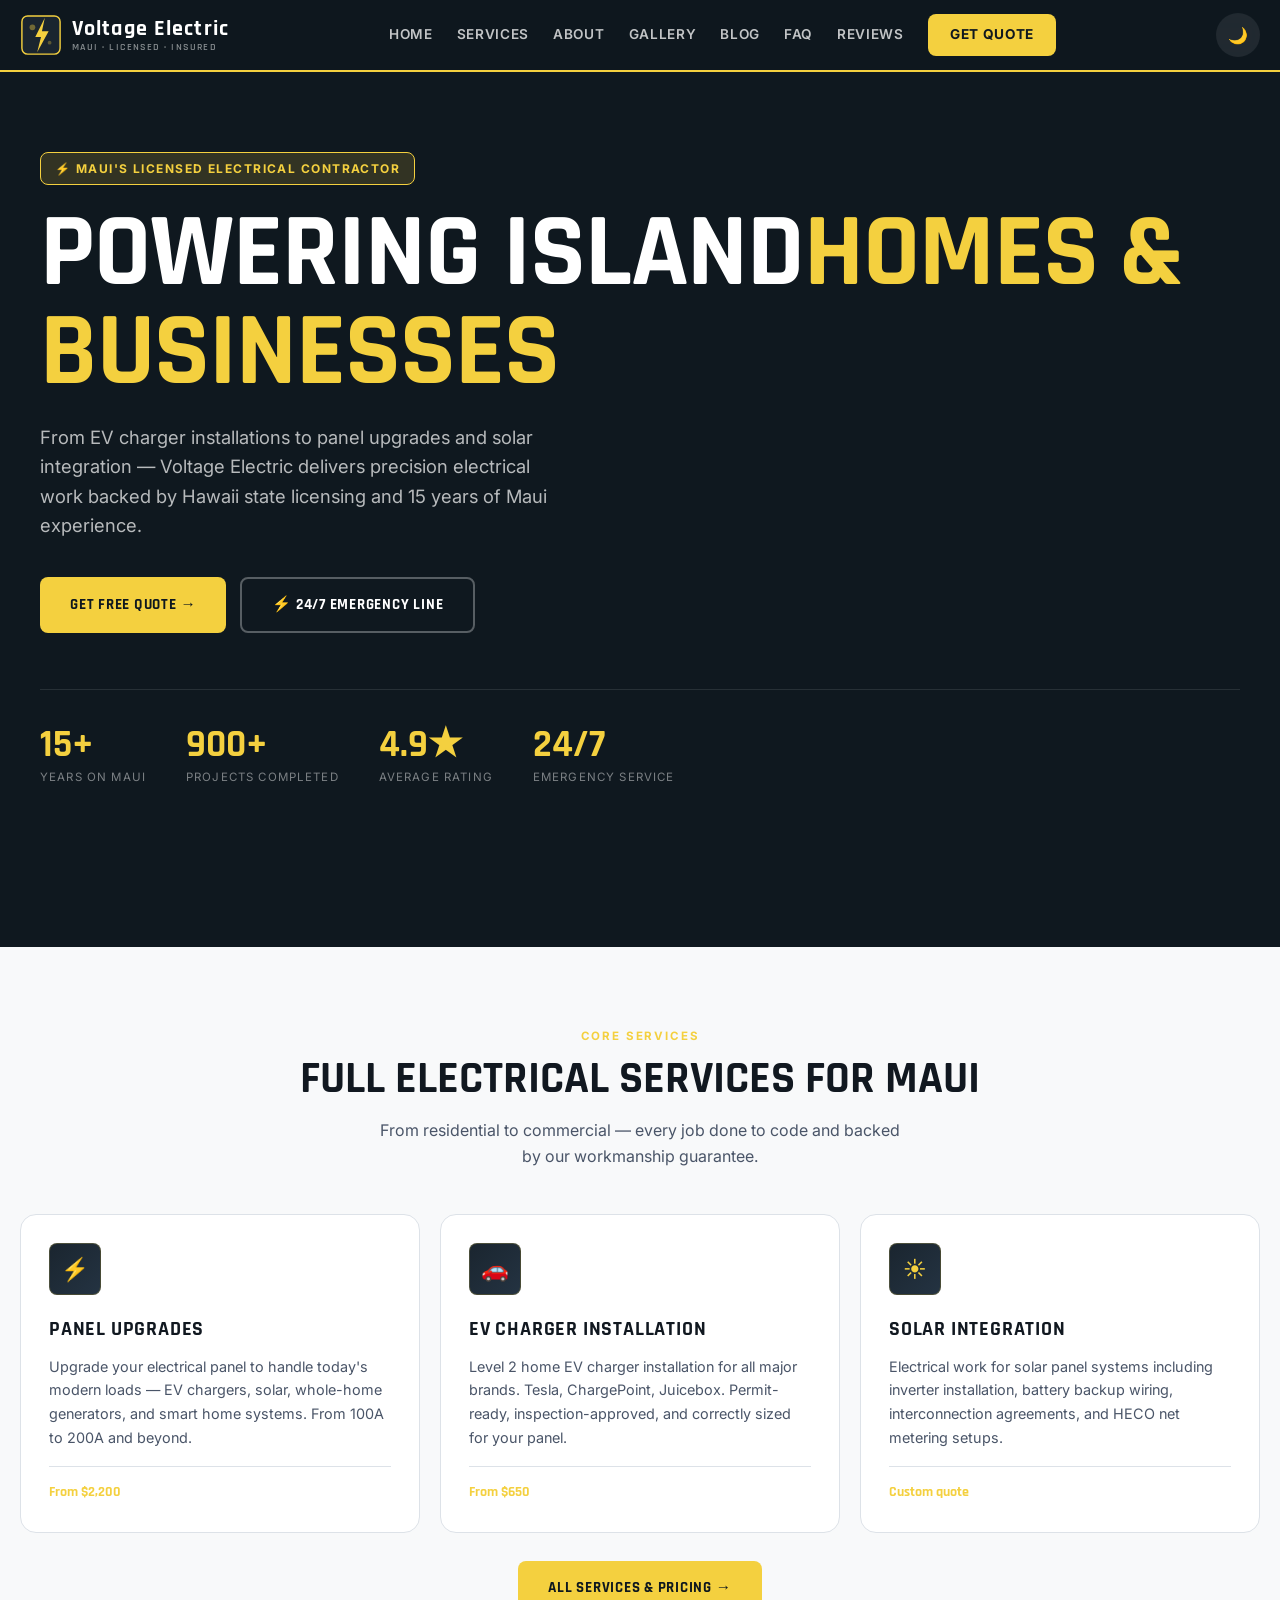
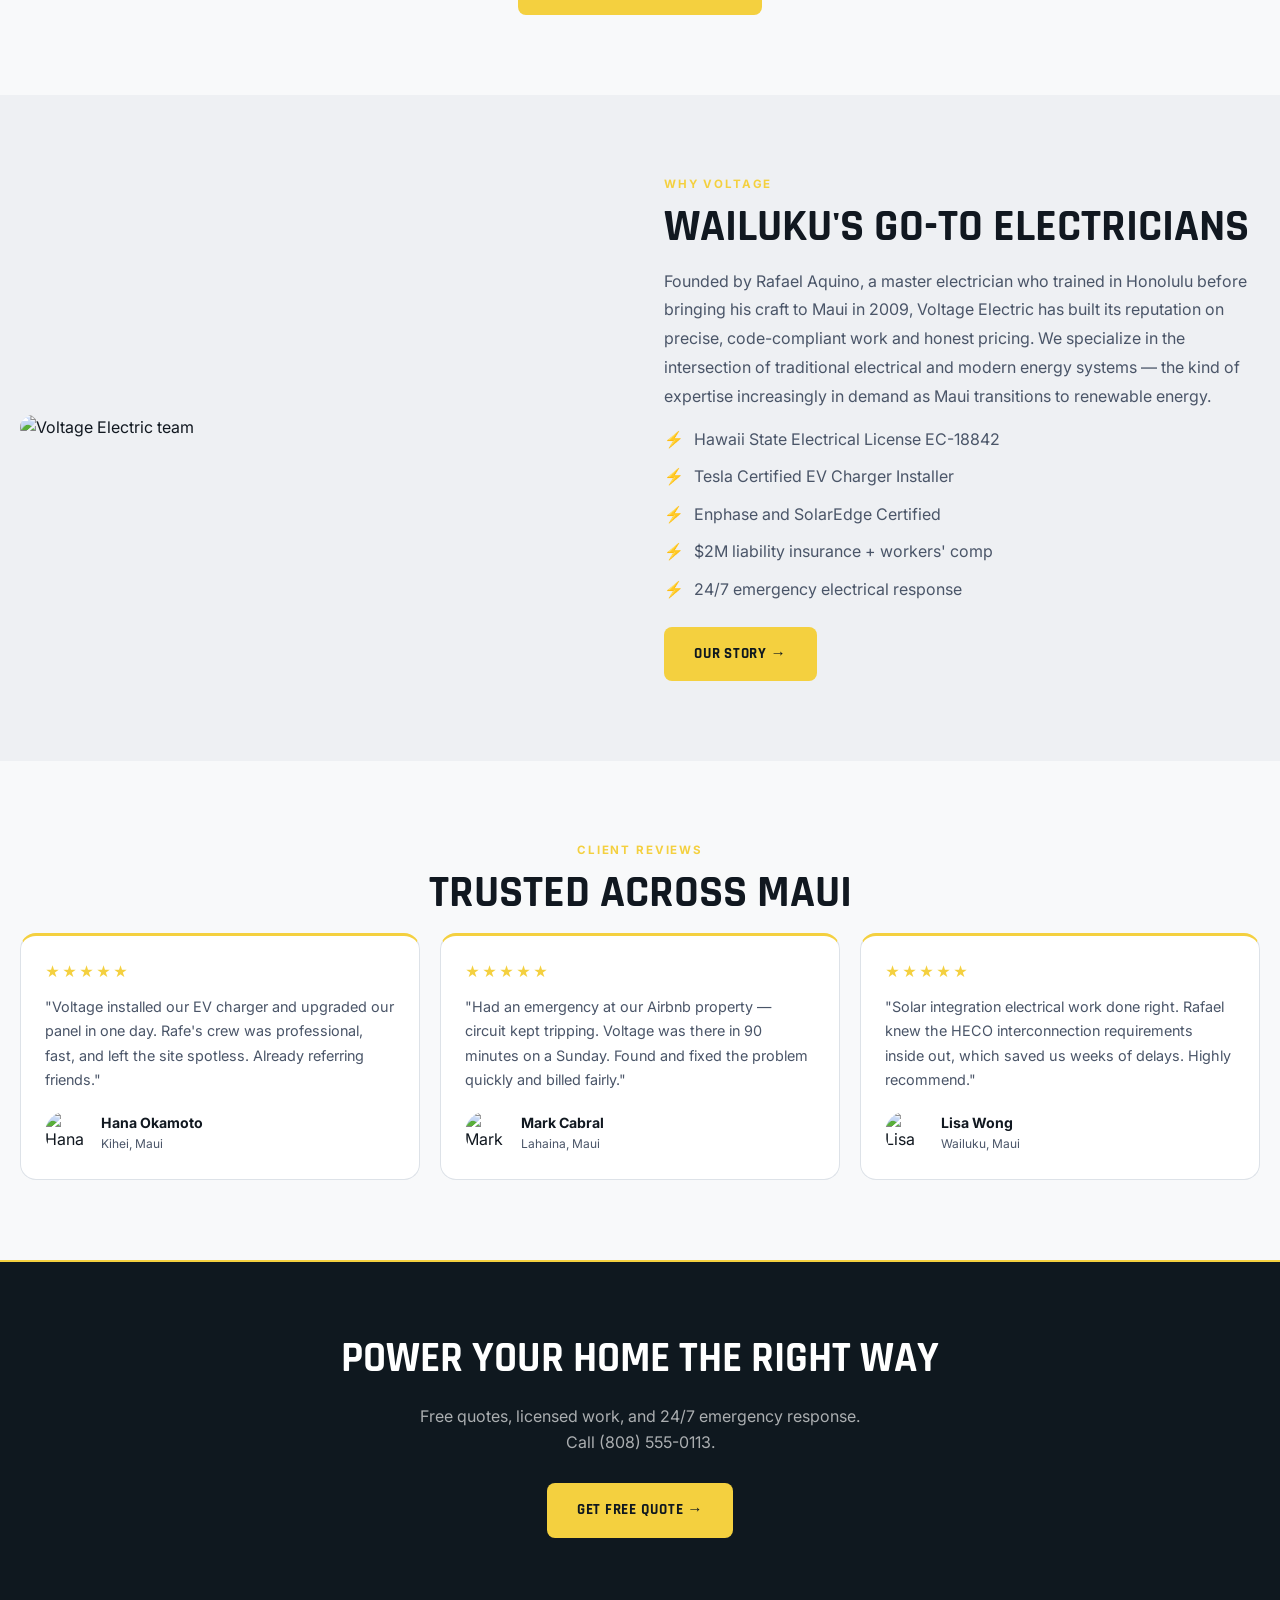
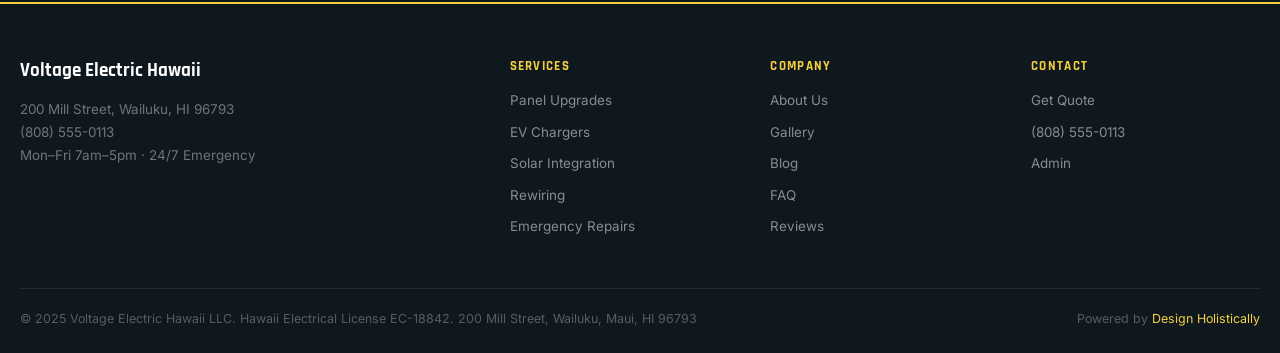
==== index.html @ 3997d010 "Initial commit: Voltage Electric Hawaii — Hawaii sample site (Wailuku, Maui)" ====
<!DOCTYPE html>
<html lang="en" data-theme="light">
<head>
<meta charset="UTF-8"/><meta name="viewport" content="width=device-width,initial-scale=1.0"/>
<title>Voltage Electric Hawaii — Powering Island Homes & Businesses — Voltage Electric Hawaii</title>
<meta name="description" content="Voltage Electric Hawaii — Powering island homes and businesses. Maui's trusted electrician. Panel upgrades, EV chargers, solar integration, emergency repairs. (808) 555-0113"/>
<meta property="og:title" content="Voltage Electric Hawaii"/><meta property="og:type" content="website"/>
<link rel="stylesheet" href="css/style.css"/>
<script type="application/ld+json">{"@context":"https://schema.org","@type":"LocalBusiness","name":"Voltage Electric Hawaii","telephone":"(808) 555-0113","address":{"@type":"PostalAddress","streetAddress":"200 Mill Street","addressLocality":"Wailuku","addressRegion":"HI","postalCode":"96793"},"priceRange":"$$"}</script>
</head>
<body>
<header class="site-header">
  <div class="header-inner">
    <a href="index.html" class="logo-wrap">
      <svg viewBox="0 0 44 44" fill="none" width="42" height="42" aria-label="Voltage Electric Hawaii logo" xmlns="http://www.w3.org/2000/svg">
  <rect x="2" y="2" width="40" height="40" rx="6" fill="#1A252F"/>
  <rect x="2" y="2" width="40" height="40" rx="6" stroke="#F4D03F" stroke-width="1.5"/>
  <polygon points="26,4 16,24 22,24 18,40 30,18 23,18" fill="#F4D03F"/>
  <circle cx="13" cy="14" r="3" fill="#F4D03F" opacity="0.4"/>
  <circle cx="31" cy="30" r="2" fill="#F4D03F" opacity="0.3"/>
</svg>
      <div class="logo-text">Voltage Electric<span>Maui · Licensed · Insured</span></div>
    </a>
    <nav class="nav-links">
      <a href="index.html">Home</a><a href="services.html">Services</a><a href="about.html">About</a><a href="gallery.html">Gallery</a><a href="blog.html">Blog</a><a href="faq.html">FAQ</a><a href="reviews.html">Reviews</a>
      <a href="booking.html" class="btn-nav">Get Quote</a>
    </nav>
    <div class="header-actions">
      <button class="dark-toggle" id="darkToggle">🌙</button>
      <button class="hamburger" id="hamburger"><span></span><span></span><span></span></button>
    </div>
  </div>
</header>
<nav class="mobile-nav" id="mobileNav">
  <a href="index.html">Home</a><a href="services.html">Services</a><a href="about.html">About</a><a href="gallery.html">Gallery</a><a href="blog.html">Blog</a><a href="faq.html">FAQ</a><a href="reviews.html">Reviews</a><a href="booking.html">Get Quote</a>
</nav>

<section class="hero">
  <div class="hero-bg"><img src="https://picsum.photos/1600/900?random=1301" alt="Electrical work" /></div>
  <div class="hero-overlay"></div>
  <div class="hero-content">
    <div class="hero-badge">⚡ Maui's Licensed Electrical Contractor</div>
    <h1>Powering Island<em>Homes & Businesses</em></h1>
    <p>From EV charger installations to panel upgrades and solar integration — Voltage Electric delivers precision electrical work backed by Hawaii state licensing and 15 years of Maui experience.</p>
    <div class="hero-cta">
      <a href="booking.html" class="btn-primary">Get Free Quote →</a>
      <a href="tel:8085550113" class="btn-secondary">⚡ 24/7 Emergency Line</a>
    </div>
    <div class="hero-stats">
      <div class="stat"><div class="stat-num">15+</div><div class="stat-label">Years on Maui</div></div>
      <div class="stat"><div class="stat-num">900+</div><div class="stat-label">Projects Completed</div></div>
      <div class="stat"><div class="stat-num">4.9★</div><div class="stat-label">Average Rating</div></div>
      <div class="stat"><div class="stat-num">24/7</div><div class="stat-label">Emergency Service</div></div>
    </div>
  </div>
</section>
<section>
  <div class="section-inner">
    <div class="section-center fade-up"><span class="section-label">Core Services</span><h2 class="section-title">Full Electrical Services for Maui</h2><p class="section-sub">From residential to commercial — every job done to code and backed by our workmanship guarantee.</p></div>
    <div class="services-grid">
      <div class="service-card fade-up"><div class="service-icon">⚡</div><h3>Panel Upgrades</h3><p>Upgrade your electrical panel to handle today's modern loads — EV chargers, solar, whole-home generators, and smart home systems. From 100A to 200A and beyond.</p><div class="service-price">From $2,200</div></div>
      <div class="service-card fade-up"><div class="service-icon">🚗</div><h3>EV Charger Installation</h3><p>Level 2 home EV charger installation for all major brands. Tesla, ChargePoint, Juicebox. Permit-ready, inspection-approved, and correctly sized for your panel.</p><div class="service-price">From $650</div></div>
      <div class="service-card fade-up"><div class="service-icon">☀️</div><h3>Solar Integration</h3><p>Electrical work for solar panel systems including inverter installation, battery backup wiring, interconnection agreements, and HECO net metering setups.</p><div class="service-price">Custom quote</div></div>
    </div>
    <div style="text-align:center;margin-top:28px;"><a href="services.html" class="btn-primary">All Services & Pricing →</a></div>
  </div>
</section>
<section class="bg-alt">
  <div class="section-inner">
    <div class="about-grid">
      <div class="fade-up"><img src="https://picsum.photos/560/440?random=1302" alt="Voltage Electric team" style="border-radius:var(--radius-lg);width:100%;object-fit:cover;" /></div>
      <div class="fade-up">
        <span class="section-label">Why Voltage</span>
        <h2 class="section-title">Wailuku's Go-To Electricians</h2>
        <p style="color:var(--text-muted);line-height:1.8;margin-bottom:16px;">Founded by Rafael Aquino, a master electrician who trained in Honolulu before bringing his craft to Maui in 2009, Voltage Electric has built its reputation on precise, code-compliant work and honest pricing. We specialize in the intersection of traditional electrical and modern energy systems — the kind of expertise increasingly in demand as Maui transitions to renewable energy.</p>
        <ul style="list-style:none;display:flex;flex-direction:column;gap:12px;">
          <li style="display:flex;gap:10px;"><span style="color:var(--accent);">⚡</span><span style="color:var(--text-muted);">Hawaii State Electrical License EC-18842</span></li>
          <li style="display:flex;gap:10px;"><span style="color:var(--accent);">⚡</span><span style="color:var(--text-muted);">Tesla Certified EV Charger Installer</span></li>
          <li style="display:flex;gap:10px;"><span style="color:var(--accent);">⚡</span><span style="color:var(--text-muted);">Enphase and SolarEdge Certified</span></li>
          <li style="display:flex;gap:10px;"><span style="color:var(--accent);">⚡</span><span style="color:var(--text-muted);">$2M liability insurance + workers' comp</span></li>
          <li style="display:flex;gap:10px;"><span style="color:var(--accent);">⚡</span><span style="color:var(--text-muted);">24/7 emergency electrical response</span></li>
        </ul>
        <a href="about.html" class="btn-primary" style="margin-top:24px;">Our Story →</a>
      </div>
    </div>
  </div>
</section>
<section>
  <div class="section-inner">
    <div class="section-center fade-up"><span class="section-label">Client Reviews</span><h2 class="section-title">Trusted Across Maui</h2></div>
    <div class="testimonials-grid">
      <div class="testimonial-card fade-up"><div class="stars">★★★★★</div><blockquote>"Voltage installed our EV charger and upgraded our panel in one day. Rafe's crew was professional, fast, and left the site spotless. Already referring friends."</blockquote><div class="reviewer"><img src="https://picsum.photos/44/44?random=1304" alt="Hana O." /><div><div class="reviewer-name">Hana Okamoto</div><div class="reviewer-loc">Kihei, Maui</div></div></div></div>
      <div class="testimonial-card fade-up"><div class="stars">★★★★★</div><blockquote>"Had an emergency at our Airbnb property — circuit kept tripping. Voltage was there in 90 minutes on a Sunday. Found and fixed the problem quickly and billed fairly."</blockquote><div class="reviewer"><img src="https://picsum.photos/44/44?random=1305" alt="Mark C." /><div><div class="reviewer-name">Mark Cabral</div><div class="reviewer-loc">Lahaina, Maui</div></div></div></div>
      <div class="testimonial-card fade-up"><div class="stars">★★★★★</div><blockquote>"Solar integration electrical work done right. Rafael knew the HECO interconnection requirements inside out, which saved us weeks of delays. Highly recommend."</blockquote><div class="reviewer"><img src="https://picsum.photos/44/44?random=1306" alt="Lisa W." /><div><div class="reviewer-name">Lisa Wong</div><div class="reviewer-loc">Wailuku, Maui</div></div></div></div>
    </div>
  </div>
</section>
<div class="cta-band">
  <h2>Power Your Home the Right Way</h2>
  <p>Free quotes, licensed work, and 24/7 emergency response. Call (808) 555-0113.</p>
  <a href="booking.html" class="btn-primary">Get Free Quote →</a>
</div>
<footer class="site-footer">
  <div class="footer-inner">
    <div class="footer-grid">
      <div class="footer-brand">
        <div style="font-family:'Rajdhani',sans-serif;font-weight:700;font-size:1.2rem;color:#fff;">Voltage Electric Hawaii</div>
        <p>200 Mill Street, Wailuku, HI 96793<br>(808) 555-0113<br>Mon–Fri 7am–5pm · 24/7 Emergency</p>
      </div>
      <div class="footer-col"><h4>Services</h4><a href="services.html">Panel Upgrades</a><a href="services.html">EV Chargers</a><a href="services.html">Solar Integration</a><a href="services.html">Rewiring</a><a href="services.html">Emergency Repairs</a></div>
      <div class="footer-col"><h4>Company</h4><a href="about.html">About Us</a><a href="gallery.html">Gallery</a><a href="blog.html">Blog</a><a href="faq.html">FAQ</a><a href="reviews.html">Reviews</a></div>
      <div class="footer-col"><h4>Contact</h4><a href="booking.html">Get Quote</a><a href="tel:8085550113">(808) 555-0113</a><a href="admin.html">Admin</a></div>
    </div>
    <div class="footer-bottom">
      <span>© 2025 Voltage Electric Hawaii LLC. Hawaii Electrical License EC-18842. 200 Mill Street, Wailuku, Maui, HI 96793</span>
      <span>Powered by <a href="https://designholistically.com" target="_blank">Design Holistically</a></span>
    </div>
  </div>
</footer>
<button class="back-top" id="backTop">↑</button>
<script src="js/main.js"></script>
</body>
</html>
---- css/style.css ----
@import url('https://fonts.googleapis.com/css2?family=Rajdhani:wght@500;600;700&family=Inter:wght@400;500;600;700&display=swap');
:root {
  --primary: #1A252F;
  --primary-light: #243342;
  --primary-dark: #0f181f;
  --accent: #F4D03F;
  --accent-light: #f7dc6f;
  --accent-dark: #d4ac0d;
  --bg: #f8f9fa;
  --bg-secondary: #eef0f3;
  --bg-card: #ffffff;
  --text: #111820;
  --text-muted: #4a5568;
  --text-light: #8899aa;
  --border: #dde2e8;
  --shadow: 0 4px 24px rgba(26,37,47,0.10);
  --shadow-lg: 0 12px 48px rgba(26,37,47,0.18);
  --radius: 8px;
  --radius-lg: 16px;
  --header-h: 72px;
  --transition: 0.3s cubic-bezier(0.4,0,0.2,1);
}
[data-theme="dark"] {
  --bg: #0a1017;
  --bg-secondary: #111820;
  --bg-card: #19242f;
  --text: #e8ecf0;
  --text-muted: #7a8fa0;
  --text-light: #4a5f70;
  --border: #243342;
}
*, *::before, *::after { box-sizing: border-box; margin: 0; padding: 0; }
html { scroll-behavior: smooth; }
body { font-family: 'Inter', sans-serif; background: var(--bg); color: var(--text); line-height: 1.6; transition: background var(--transition), color var(--transition); }
img { max-width: 100%; display: block; }
a { color: inherit; text-decoration: none; }
button { cursor: pointer; border: none; background: none; font-family: inherit; }
.site-header { position: fixed; top: 0; left: 0; right: 0; z-index: 1000; height: var(--header-h); backdrop-filter: blur(16px); background: rgba(15,24,31,0.93); border-bottom: 2px solid var(--accent); display: flex; align-items: center; }
.header-inner { max-width: 1280px; margin: 0 auto; padding: 0 20px; width: 100%; display: flex; align-items: center; justify-content: space-between; }
.logo-wrap { display: flex; align-items: center; gap: 10px; }
.logo-text { font-family: 'Rajdhani', sans-serif; font-size: 1.4rem; font-weight: 700; color: #fff; letter-spacing: 0.05em; line-height: 1.1; }
.logo-text span { color: var(--accent); display: block; font-size: 0.65rem; font-weight: 600; letter-spacing: 0.14em; text-transform: uppercase; color: rgba(255,255,255,0.5); }
.nav-links { display: none; gap: 24px; align-items: center; }
.nav-links a { color: rgba(255,255,255,0.75); font-weight: 600; font-size: 0.85rem; letter-spacing: 0.05em; text-transform: uppercase; transition: color var(--transition); }
.nav-links a:hover { color: var(--accent); }
.nav-links .btn-nav { background: var(--accent); color: var(--primary-dark); padding: 10px 22px; border-radius: var(--radius); font-weight: 700; }
.header-actions { display: flex; align-items: center; gap: 10px; }
.dark-toggle { width: 44px; height: 44px; border-radius: 50%; background: rgba(255,255,255,0.08); color: #fff; display: flex; align-items: center; justify-content: center; font-size: 1rem; }
.dark-toggle:hover { background: var(--accent); color: var(--primary-dark); }
.hamburger { width: 44px; height: 44px; display: flex; flex-direction: column; align-items: center; justify-content: center; gap: 5px; background: rgba(255,255,255,0.08); border-radius: var(--radius); }
.hamburger span { display: block; width: 22px; height: 2px; background: #fff; border-radius: 2px; transition: all var(--transition); }
.hamburger.active span:nth-child(1) { transform: rotate(45deg) translate(5px,5px); }
.hamburger.active span:nth-child(2) { opacity: 0; }
.hamburger.active span:nth-child(3) { transform: rotate(-45deg) translate(5px,-5px); }
@media(min-width:768px){ .nav-links { display: flex; } .hamburger { display: none; } }
.mobile-nav { position: fixed; top: var(--header-h); left: 0; right: 0; bottom: 0; background: var(--primary-dark); z-index: 999; transform: translateX(100%); transition: transform var(--transition); padding: 28px 20px; display: flex; flex-direction: column; gap: 6px; }
.mobile-nav.open { transform: translateX(0); }
.mobile-nav a { color: #fff; font-size: 1.15rem; font-weight: 600; padding: 13px 0; border-bottom: 1px solid rgba(255,255,255,0.08); text-transform: uppercase; letter-spacing: 0.05em; }
.hero { min-height: 100vh; display: flex; align-items: center; position: relative; overflow: hidden; padding-top: var(--header-h); background: var(--primary-dark); }
.hero-bg { position: absolute; inset: 0; }
.hero-bg img { width: 100%; height: 100%; object-fit: cover; opacity: 0.2; }
.hero-overlay { position: absolute; inset: 0; background: linear-gradient(135deg, rgba(15,24,31,0.98) 0%, rgba(15,24,31,0.7) 100%); }
.hero-content { position: relative; z-index: 1; max-width: 1280px; margin: 0 auto; padding: 80px 20px; }
.hero-badge { display: inline-flex; align-items: center; gap: 8px; background: rgba(244,208,63,0.15); border: 1px solid var(--accent); color: var(--accent); padding: 6px 14px; border-radius: var(--radius); font-size: 0.75rem; font-weight: 700; letter-spacing: 0.12em; text-transform: uppercase; margin-bottom: 20px; }
.hero h1 { font-family: 'Rajdhani', sans-serif; font-size: clamp(3rem, 9vw, 6.5rem); font-weight: 700; color: #fff; line-height: 0.95; letter-spacing: -0.01em; margin-bottom: 20px; text-transform: uppercase; }
.hero h1 em { color: var(--accent); font-style: normal; }
.hero p { font-size: clamp(1rem, 2vw, 1.15rem); color: rgba(255,255,255,0.7); max-width: 520px; margin-bottom: 36px; }
.hero-cta { display: flex; flex-wrap: wrap; gap: 14px; }
.btn-primary { display: inline-flex; align-items: center; gap: 8px; background: var(--accent); color: var(--primary-dark); padding: 15px 30px; border-radius: var(--radius); font-weight: 700; font-size: 0.95rem; letter-spacing: 0.05em; transition: all var(--transition); text-transform: uppercase; font-family: 'Rajdhani', sans-serif; }
.btn-primary:hover { background: var(--accent-light); transform: translateY(-2px); box-shadow: 0 8px 24px rgba(244,208,63,0.35); }
.btn-secondary { display: inline-flex; align-items: center; gap: 8px; background: transparent; color: #fff; padding: 14px 30px; border-radius: var(--radius); font-weight: 700; font-size: 0.95rem; border: 2px solid rgba(255,255,255,0.3); letter-spacing: 0.05em; transition: all var(--transition); text-transform: uppercase; font-family: 'Rajdhani', sans-serif; }
.btn-secondary:hover { border-color: var(--accent); color: var(--accent); }
.hero-stats { display: flex; flex-wrap: wrap; gap: 40px; margin-top: 56px; padding-top: 36px; border-top: 1px solid rgba(255,255,255,0.1); }
.stat-num { font-family: 'Rajdhani', sans-serif; font-size: 2.4rem; font-weight: 700; color: var(--accent); line-height: 1; }
.stat-label { font-size: 0.72rem; color: rgba(255,255,255,0.45); text-transform: uppercase; letter-spacing: 0.1em; margin-top: 4px; }
section { padding: 80px 20px; }
.section-inner { max-width: 1280px; margin: 0 auto; }
.section-label { font-size: 0.72rem; font-weight: 700; color: var(--accent); letter-spacing: 0.16em; text-transform: uppercase; margin-bottom: 10px; display: block; }
.section-title { font-family: 'Rajdhani', sans-serif; font-size: clamp(1.8rem, 4vw, 2.8rem); font-weight: 700; color: var(--text); line-height: 1.1; margin-bottom: 14px; text-transform: uppercase; }
.section-sub { color: var(--text-muted); font-size: 1rem; max-width: 540px; margin-bottom: 44px; }
.section-center { text-align: center; }
.section-center .section-sub { margin-left: auto; margin-right: auto; }
.bg-alt { background: var(--bg-secondary); }
.services-grid { display: grid; grid-template-columns: 1fr; gap: 20px; }
@media(min-width:600px){ .services-grid { grid-template-columns: 1fr 1fr; } }
@media(min-width:1024px){ .services-grid { grid-template-columns: repeat(3, 1fr); } }
.service-card { background: var(--bg-card); border: 1px solid var(--border); border-radius: var(--radius-lg); padding: 28px; transition: all var(--transition); position: relative; overflow: hidden; }
.service-card::after { content: ''; position: absolute; bottom: 0; left: 0; right: 0; height: 3px; background: var(--accent); transform: scaleX(0); transition: transform var(--transition); transform-origin: left; }
.service-card:hover::after { transform: scaleX(1); }
.service-card:hover { transform: translateY(-4px); box-shadow: var(--shadow-lg); }
.service-icon { width: 52px; height: 52px; background: linear-gradient(135deg, var(--primary), var(--primary-light)); border-radius: var(--radius); display: flex; align-items: center; justify-content: center; margin-bottom: 18px; color: var(--accent); font-size: 1.4rem; border: 1px solid rgba(244,208,63,0.2); }
.service-card h3 { font-family: 'Rajdhani', sans-serif; font-size: 1.25rem; font-weight: 700; margin-bottom: 10px; text-transform: uppercase; letter-spacing: 0.04em; }
.service-card p { color: var(--text-muted); font-size: 0.9rem; line-height: 1.65; }
.service-price { margin-top: 16px; padding-top: 14px; border-top: 1px solid var(--border); font-weight: 700; color: var(--accent); font-size: 0.9rem; font-family: 'Rajdhani', sans-serif; }
.testimonials-grid { display: grid; grid-template-columns: 1fr; gap: 20px; }
@media(min-width:768px){ .testimonials-grid { grid-template-columns: repeat(3, 1fr); } }
.testimonial-card { background: var(--bg-card); border: 1px solid var(--border); border-radius: var(--radius-lg); padding: 24px; border-top: 3px solid var(--accent); }
.stars { color: var(--accent); font-size: 0.9rem; margin-bottom: 12px; letter-spacing: 2px; }
.testimonial-card blockquote { color: var(--text-muted); font-size: 0.9rem; line-height: 1.7; margin-bottom: 18px; }
.reviewer { display: flex; align-items: center; gap: 12px; }
.reviewer img { width: 44px; height: 44px; border-radius: 50%; object-fit: cover; }
.reviewer-name { font-weight: 700; font-size: 0.88rem; }
.reviewer-loc { font-size: 0.75rem; color: var(--text-muted); }
.cta-band { background: var(--primary-dark); padding: 64px 20px; text-align: center; border-top: 2px solid var(--accent); }
.cta-band h2 { font-family: 'Rajdhani', sans-serif; font-size: clamp(1.8rem, 4vw, 2.6rem); font-weight: 700; color: #fff; text-transform: uppercase; margin-bottom: 12px; }
.cta-band p { color: rgba(255,255,255,0.65); font-size: 1rem; margin-bottom: 28px; max-width: 440px; margin-left: auto; margin-right: auto; }
.team-grid { display: grid; grid-template-columns: 1fr 1fr; gap: 20px; }
@media(min-width:768px){ .team-grid { grid-template-columns: repeat(4, 1fr); } }
.team-card { text-align: center; }
.team-card img { width: 100%; aspect-ratio: 1; object-fit: cover; border-radius: var(--radius-lg); margin-bottom: 12px; }
.team-card h4 { font-weight: 700; font-size: 0.9rem; font-family: 'Rajdhani', sans-serif; text-transform: uppercase; }
.team-card span { font-size: 0.78rem; color: var(--accent); font-weight: 600; text-transform: uppercase; letter-spacing: 0.06em; }
.gallery-grid { display: grid; grid-template-columns: repeat(2, 1fr); gap: 10px; }
@media(min-width:600px){ .gallery-grid { grid-template-columns: repeat(3, 1fr); } }
@media(min-width:1024px){ .gallery-grid { grid-template-columns: repeat(4, 1fr); } }
.gallery-item { position: relative; overflow: hidden; border-radius: var(--radius); aspect-ratio: 4/3; }
.gallery-item img { width: 100%; height: 100%; object-fit: cover; transition: transform 0.4s ease; }
.gallery-item:hover img { transform: scale(1.07); }
.blog-grid { display: grid; grid-template-columns: 1fr; gap: 24px; }
@media(min-width:600px){ .blog-grid { grid-template-columns: 1fr 1fr; } }
@media(min-width:1024px){ .blog-grid { grid-template-columns: repeat(3, 1fr); } }
.blog-card { background: var(--bg-card); border: 1px solid var(--border); border-radius: var(--radius-lg); overflow: hidden; transition: all var(--transition); }
.blog-card:hover { transform: translateY(-4px); box-shadow: var(--shadow-lg); }
.blog-card img { width: 100%; height: 190px; object-fit: cover; }
.blog-card-body { padding: 20px; }
.blog-tag { display: inline-block; background: var(--accent); color: var(--primary-dark); font-size: 0.7rem; font-weight: 700; padding: 3px 10px; border-radius: 4px; text-transform: uppercase; letter-spacing: 0.08em; margin-bottom: 10px; font-family: 'Rajdhani', sans-serif; }
.blog-card h3 { font-family: 'Rajdhani', sans-serif; font-size: 1.15rem; font-weight: 700; line-height: 1.3; margin-bottom: 8px; text-transform: uppercase; }
.blog-card p { color: var(--text-muted); font-size: 0.86rem; line-height: 1.6; }
.blog-card-meta { margin-top: 12px; font-size: 0.75rem; color: var(--text-light); }
.booking-wrap { max-width: 700px; margin: 0 auto; background: var(--bg-card); border: 1px solid var(--border); border-radius: var(--radius-lg); padding: 36px; }
.step-indicator { display: flex; gap: 6px; margin-bottom: 36px; }
.step { flex: 1; height: 3px; background: var(--border); border-radius: 2px; transition: background var(--transition); }
.step.active { background: var(--accent); }
.step.done { background: var(--primary); }
.form-step { display: none; }
.form-step.active { display: block; }
.form-step h3 { font-family: 'Rajdhani', sans-serif; font-size: 1.4rem; font-weight: 700; margin-bottom: 22px; text-transform: uppercase; }
.form-group { margin-bottom: 18px; }
.form-group label { display: block; font-weight: 600; font-size: 0.85rem; margin-bottom: 6px; }
.form-group input, .form-group select, .form-group textarea { width: 100%; padding: 12px 14px; border: 2px solid var(--border); border-radius: var(--radius); background: var(--bg); color: var(--text); font-family: inherit; font-size: 0.95rem; transition: border-color var(--transition); }
.form-group input:focus, .form-group select:focus, .form-group textarea:focus { outline: none; border-color: var(--accent); }
.service-option { display: flex; align-items: center; gap: 12px; padding: 14px; border: 2px solid var(--border); border-radius: var(--radius); margin-bottom: 8px; cursor: pointer; transition: all var(--transition); }
.service-option:hover, .service-option.selected { border-color: var(--accent); background: rgba(244,208,63,0.05); }
.form-nav { display: flex; justify-content: space-between; align-items: center; margin-top: 24px; }
.btn-outline { background: transparent; border: 2px solid var(--border); color: var(--text); padding: 11px 26px; border-radius: var(--radius); font-weight: 700; font-size: 0.88rem; transition: all var(--transition); font-family: 'Rajdhani', sans-serif; text-transform: uppercase; }
.btn-outline:hover { border-color: var(--accent); color: var(--accent); }
.confirmation { text-align: center; padding: 36px 0; }
.confirmation .check { width: 68px; height: 68px; background: #27ae60; border-radius: 50%; display: flex; align-items: center; justify-content: center; margin: 0 auto 20px; font-size: 1.8rem; color: #fff; }
.faq-list { max-width: 780px; margin: 0 auto; }
.faq-item { border-bottom: 1px solid var(--border); }
.faq-q { width: 100%; text-align: left; padding: 20px 0; display: flex; justify-content: space-between; align-items: center; font-weight: 600; font-size: 0.95rem; color: var(--text); gap: 14px; background: none; }
.faq-q .icon { width: 26px; height: 26px; min-width: 26px; border-radius: 50%; background: var(--accent); color: var(--primary-dark); display: flex; align-items: center; justify-content: center; font-size: 1rem; transition: transform var(--transition); font-weight: 700; }
.faq-item.open .faq-q .icon { transform: rotate(45deg); }
.faq-a { display: none; padding: 0 0 18px; color: var(--text-muted); line-height: 1.7; font-size: 0.92rem; }
.faq-item.open .faq-a { display: block; }
.reviews-grid { display: grid; grid-template-columns: 1fr; gap: 18px; }
@media(min-width:600px){ .reviews-grid { grid-template-columns: 1fr 1fr; } }
@media(min-width:1024px){ .reviews-grid { grid-template-columns: repeat(4, 1fr); } }
.review-card { background: var(--bg-card); border: 1px solid var(--border); border-radius: var(--radius-lg); padding: 22px; }
.review-top { display: flex; align-items: center; gap: 10px; margin-bottom: 12px; }
.review-top img { width: 46px; height: 46px; border-radius: 50%; object-fit: cover; }
.review-name { font-weight: 700; font-size: 0.88rem; }
.review-date { font-size: 0.72rem; color: var(--text-light); }
.review-body { color: var(--text-muted); font-size: 0.86rem; line-height: 1.65; }
.about-grid { display: grid; grid-template-columns: 1fr; gap: 48px; align-items: center; }
@media(min-width:768px){ .about-grid { grid-template-columns: 1fr 1fr; } }
.values-grid { display: grid; grid-template-columns: 1fr 1fr; gap: 16px; margin-top: 40px; }
@media(min-width:768px){ .values-grid { grid-template-columns: repeat(4, 1fr); } }
.value-card { background: var(--bg-card); border: 1px solid var(--border); border-radius: var(--radius); padding: 22px; text-align: center; }
.value-icon { font-size: 1.8rem; margin-bottom: 10px; }
.value-card h4 { font-weight: 700; font-size: 0.88rem; font-family: 'Rajdhani', sans-serif; text-transform: uppercase; margin-bottom: 6px; }
.value-card p { font-size: 0.8rem; color: var(--text-muted); }
.site-footer { background: var(--primary-dark); color: rgba(255,255,255,0.65); padding: 52px 20px 24px; border-top: 2px solid var(--accent); }
.footer-inner { max-width: 1280px; margin: 0 auto; }
.footer-grid { display: grid; grid-template-columns: 1fr; gap: 32px; margin-bottom: 40px; }
@media(min-width:768px){ .footer-grid { grid-template-columns: 2fr 1fr 1fr 1fr; } }
.footer-brand p { font-size: 0.84rem; line-height: 1.7; margin-top: 12px; color: rgba(255,255,255,0.4); }
.footer-col h4 { color: var(--accent); font-weight: 700; font-size: 0.8rem; text-transform: uppercase; letter-spacing: 0.1em; margin-bottom: 14px; font-family: 'Rajdhani', sans-serif; }
.footer-col a { display: block; color: rgba(255,255,255,0.5); font-size: 0.84rem; margin-bottom: 10px; transition: color var(--transition); }
.footer-col a:hover { color: var(--accent); }
.footer-bottom { border-top: 1px solid rgba(255,255,255,0.08); padding-top: 20px; display: flex; flex-wrap: wrap; gap: 12px; justify-content: space-between; font-size: 0.78rem; color: rgba(255,255,255,0.3); }
.footer-bottom a { color: var(--accent); }
.back-top { position: fixed; bottom: 28px; right: 24px; width: 48px; height: 48px; background: var(--accent); color: var(--primary-dark); border-radius: 50%; display: flex; align-items: center; justify-content: center; font-size: 1.2rem; z-index: 900; opacity: 0; pointer-events: none; transition: all var(--transition); }
.back-top.show { opacity: 1; pointer-events: auto; }
.fade-up { opacity: 0; transform: translateY(28px); transition: opacity 0.6s ease, transform 0.6s ease; }
.fade-up.visible { opacity: 1; transform: translateY(0); }
.page-hero { padding: calc(var(--header-h) + 52px) 20px 52px; background: var(--primary-dark); border-bottom: 2px solid var(--accent); }
.page-hero-inner { max-width: 1280px; margin: 0 auto; }
.page-hero h1 { font-family: 'Rajdhani', sans-serif; font-size: clamp(2rem, 5vw, 3.2rem); font-weight: 700; color: #fff; text-transform: uppercase; line-height: 1.05; }
.page-hero p { color: rgba(255,255,255,0.6); font-size: 1rem; max-width: 520px; margin-top: 10px; }
.breadcrumb { display: flex; gap: 8px; align-items: center; font-size: 0.8rem; color: rgba(255,255,255,0.35); margin-bottom: 14px; }
.breadcrumb a { color: var(--accent); }
.post-hero { padding-top: var(--header-h); background: var(--primary-dark); border-bottom: 2px solid var(--accent); }
.post-hero-inner { max-width: 800px; margin: 0 auto; padding: 56px 20px; }
.post-hero h1 { font-family: 'Rajdhani', sans-serif; font-size: clamp(1.9rem, 5vw, 2.8rem); font-weight: 700; color: #fff; text-transform: uppercase; line-height: 1.1; }
.post-meta { display: flex; gap: 16px; flex-wrap: wrap; margin-top: 14px; font-size: 0.8rem; color: rgba(255,255,255,0.45); }
.post-content { max-width: 800px; margin: 0 auto; padding: 44px 20px; }
.post-content h2 { font-family: 'Rajdhani', sans-serif; font-size: 1.5rem; font-weight: 700; text-transform: uppercase; margin: 32px 0 12px; color: var(--primary); }
[data-theme="dark"] .post-content h2 { color: var(--accent); }
.post-content p { color: var(--text-muted); line-height: 1.8; margin-bottom: 14px; }
.post-content ul { padding-left: 22px; margin-bottom: 14px; color: var(--text-muted); line-height: 1.8; }
#adminLogin { min-height:100vh; display:flex; align-items:center; justify-content:center; background:var(--primary-dark); padding:20px; }
#adminDash { display:none; }
.login-card { background: var(--bg-card); border-radius: var(--radius-lg); padding: 44px; max-width: 400px; width: 100%; border: 1px solid var(--border); }
.login-card h2 { font-family:'Rajdhani',sans-serif; font-size:1.7rem; font-weight:700; text-transform:uppercase; margin-bottom:8px; }
.login-card p { color:var(--text-muted); margin-bottom:28px; font-size:0.88rem; }
.dash-header { background: var(--primary); padding: 14px 22px; display: flex; align-items: center; justify-content: space-between; border-bottom: 2px solid var(--accent); }
.dash-header h1 { font-family:'Rajdhani',sans-serif; font-size:1.3rem; font-weight:700; color:#fff; text-transform:uppercase; }
.dash-stats { display: grid; grid-template-columns: repeat(2,1fr); gap: 14px; padding: 20px; }
@media(min-width:600px){ .dash-stats { grid-template-columns: repeat(4,1fr); } }
.dash-stat { background: var(--bg-card); border: 1px solid var(--border); border-radius: var(--radius); padding: 18px; text-align: center; }
.dash-stat .num { font-family:'Rajdhani',sans-serif; font-size:1.9rem; font-weight:700; color:var(--accent); }
.dash-stat .lbl { font-size:0.75rem; color:var(--text-muted); text-transform:uppercase; letter-spacing:0.06em; }
.dash-section { padding: 0 20px 20px; }
.dash-section h3 { font-family:'Rajdhani',sans-serif; font-size:1.1rem; font-weight:700; text-transform:uppercase; margin-bottom:12px; border-bottom:2px solid var(--accent); padding-bottom:6px; }
.data-table { width:100%; border-collapse:collapse; font-size:0.86rem; }
.data-table th { background:var(--bg-secondary); padding:9px 12px; text-align:left; font-weight:700; color:var(--text-muted); font-size:0.75rem; text-transform:uppercase; }
.data-table td { padding:11px 12px; border-bottom:1px solid var(--border); }
.badge { display:inline-block; padding:2px 9px; border-radius:999px; font-size:0.7rem; font-weight:700; }
.badge-green { background:#d5f5e3; color:#1e8449; }
.badge-yellow { background:#fef9e7; color:#b7950b; }
.badge-blue { background:#d6eaf8; color:#1a5276; }
.dash-tabs { display:flex; gap:4px; padding:0 20px; border-bottom:2px solid var(--border); overflow-x:auto; }
.dash-tab { padding:11px 18px; font-weight:700; font-size:0.82rem; text-transform:uppercase; color:var(--text-muted); cursor:pointer; border-bottom:3px solid transparent; margin-bottom:-2px; white-space:nowrap; background:none; font-family:'Rajdhani',sans-serif; letter-spacing:0.05em; }
.dash-tab.active { color:var(--accent); border-bottom-color:var(--accent); }
.tab-panel { display:none; }
.tab-panel.active { display:block; }
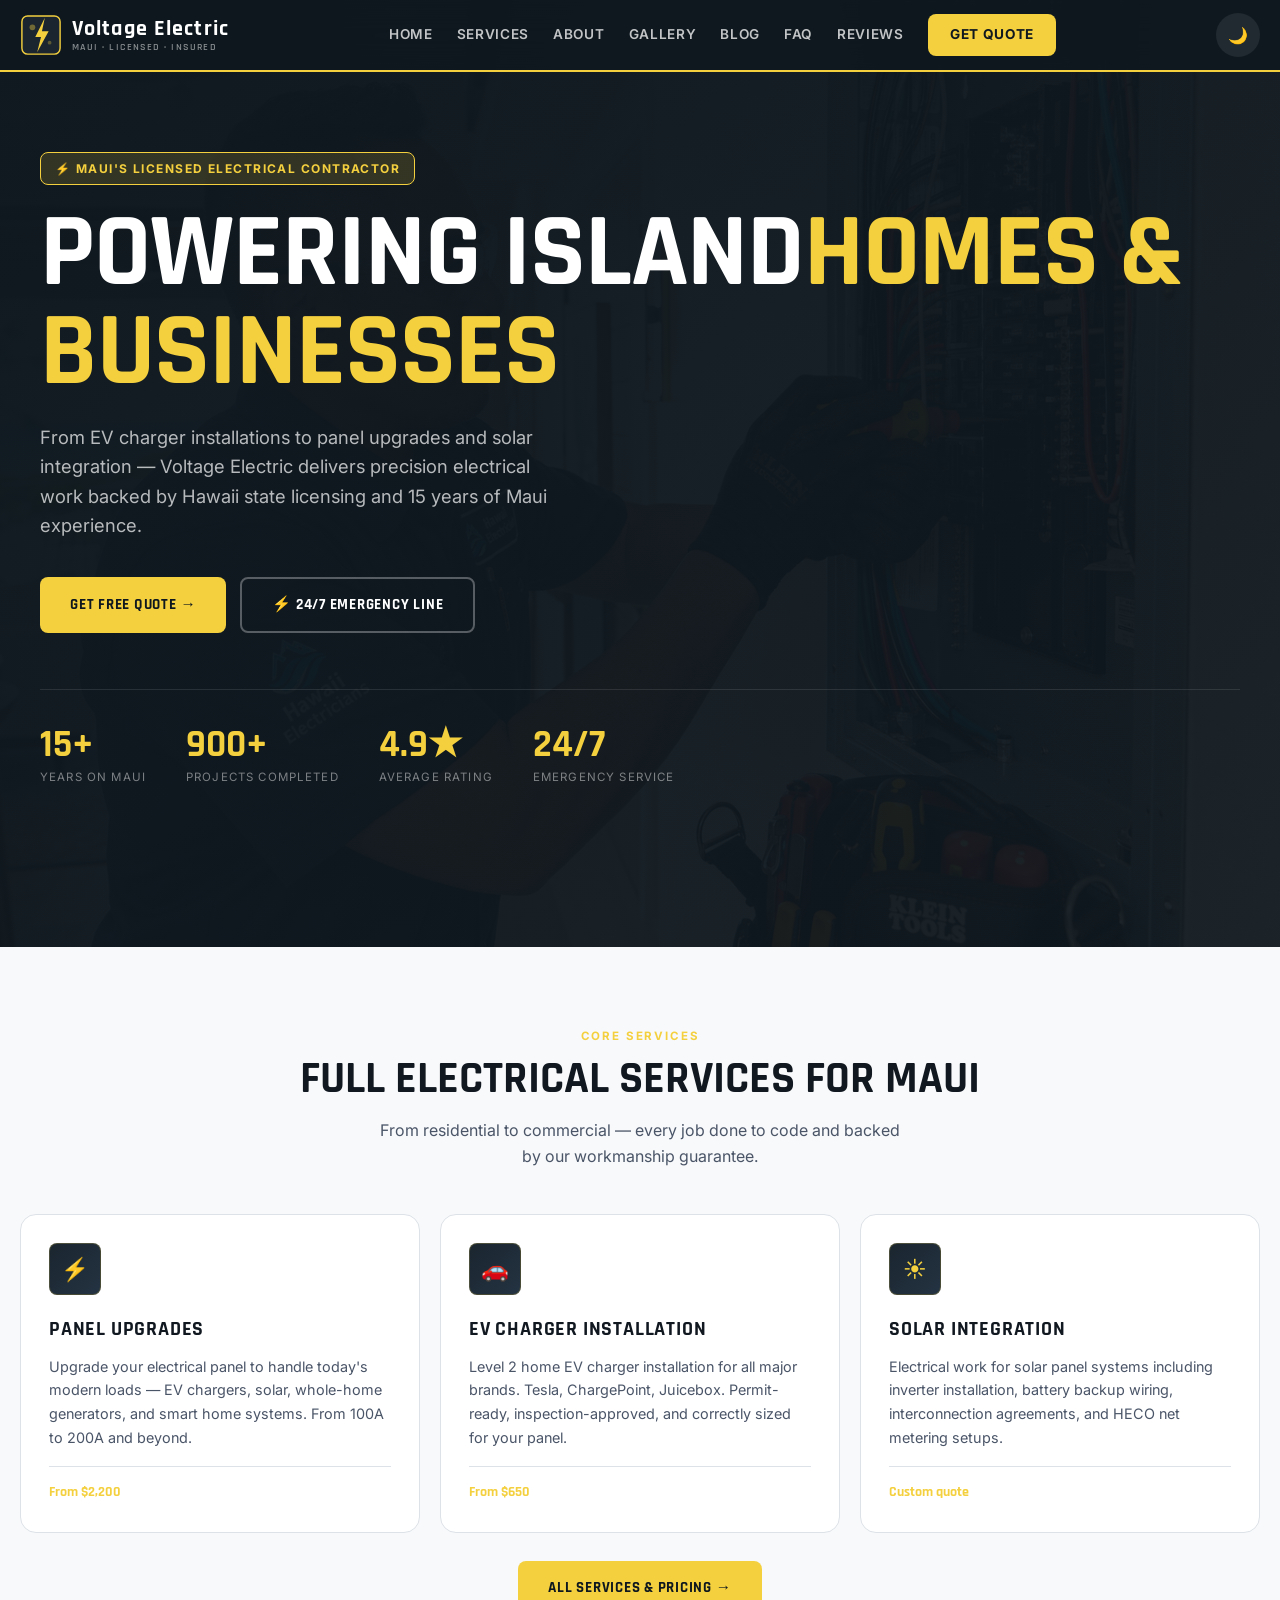
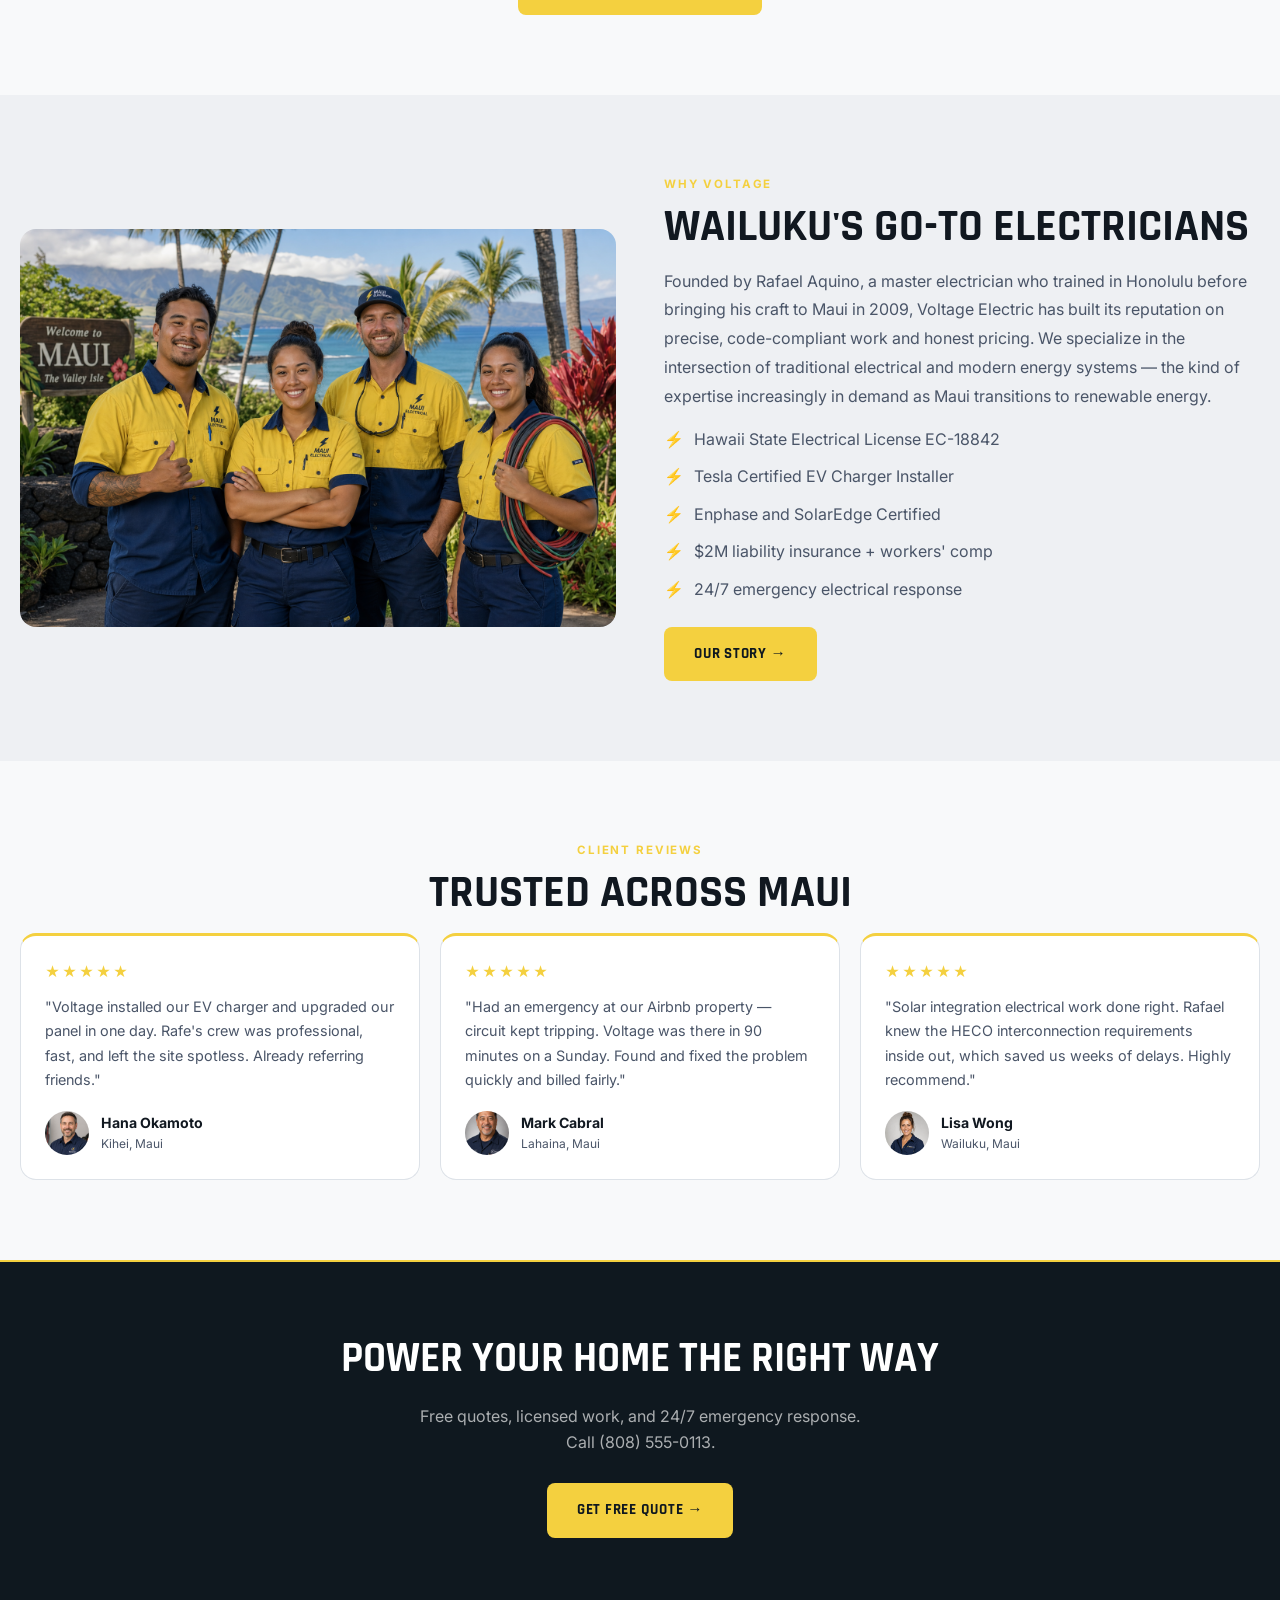
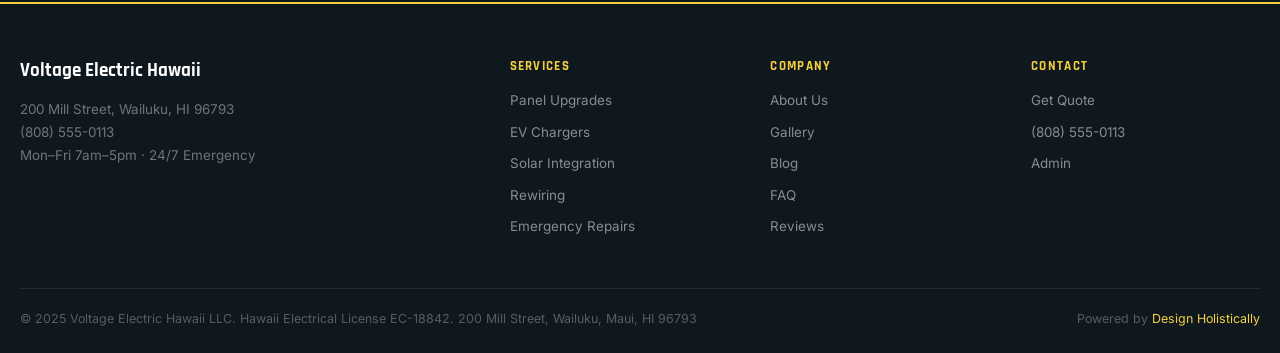
==== commit 9f3921b7: "Initial commit: Voltage Electric Hawaii — Hawaii sample site (Wailuku, Maui)" ====
--- a/index.html
+++ b/index.html
@@ -36,7 +36,7 @@
 </nav>
 
 <section class="hero">
-  <div class="hero-bg"><img src="https://picsum.photos/1600/900?random=1301" alt="Electrical work" /></div>
+  <div class="hero-bg"><img src="images/hero.png" alt="Electrical work" /></div>
   <div class="hero-overlay"></div>
   <div class="hero-content">
     <div class="hero-badge">⚡ Maui's Licensed Electrical Contractor</div>
@@ -68,7 +68,7 @@
 <section class="bg-alt">
   <div class="section-inner">
     <div class="about-grid">
-      <div class="fade-up"><img src="https://picsum.photos/560/440?random=1302" alt="Voltage Electric team" style="border-radius:var(--radius-lg);width:100%;object-fit:cover;" /></div>
+      <div class="fade-up"><img src="images/about.png" alt="Voltage Electric team" style="border-radius:var(--radius-lg);width:100%;object-fit:cover;" /></div>
       <div class="fade-up">
         <span class="section-label">Why Voltage</span>
         <h2 class="section-title">Wailuku's Go-To Electricians</h2>
@@ -89,9 +89,9 @@
   <div class="section-inner">
     <div class="section-center fade-up"><span class="section-label">Client Reviews</span><h2 class="section-title">Trusted Across Maui</h2></div>
     <div class="testimonials-grid">
-      <div class="testimonial-card fade-up"><div class="stars">★★★★★</div><blockquote>"Voltage installed our EV charger and upgraded our panel in one day. Rafe's crew was professional, fast, and left the site spotless. Already referring friends."</blockquote><div class="reviewer"><img src="https://picsum.photos/44/44?random=1304" alt="Hana O." /><div><div class="reviewer-name">Hana Okamoto</div><div class="reviewer-loc">Kihei, Maui</div></div></div></div>
-      <div class="testimonial-card fade-up"><div class="stars">★★★★★</div><blockquote>"Had an emergency at our Airbnb property — circuit kept tripping. Voltage was there in 90 minutes on a Sunday. Found and fixed the problem quickly and billed fairly."</blockquote><div class="reviewer"><img src="https://picsum.photos/44/44?random=1305" alt="Mark C." /><div><div class="reviewer-name">Mark Cabral</div><div class="reviewer-loc">Lahaina, Maui</div></div></div></div>
-      <div class="testimonial-card fade-up"><div class="stars">★★★★★</div><blockquote>"Solar integration electrical work done right. Rafael knew the HECO interconnection requirements inside out, which saved us weeks of delays. Highly recommend."</blockquote><div class="reviewer"><img src="https://picsum.photos/44/44?random=1306" alt="Lisa W." /><div><div class="reviewer-name">Lisa Wong</div><div class="reviewer-loc">Wailuku, Maui</div></div></div></div>
+      <div class="testimonial-card fade-up"><div class="stars">★★★★★</div><blockquote>"Voltage installed our EV charger and upgraded our panel in one day. Rafe's crew was professional, fast, and left the site spotless. Already referring friends."</blockquote><div class="reviewer"><img src="images/avatar-1.png" alt="Hana O." /><div><div class="reviewer-name">Hana Okamoto</div><div class="reviewer-loc">Kihei, Maui</div></div></div></div>
+      <div class="testimonial-card fade-up"><div class="stars">★★★★★</div><blockquote>"Had an emergency at our Airbnb property — circuit kept tripping. Voltage was there in 90 minutes on a Sunday. Found and fixed the problem quickly and billed fairly."</blockquote><div class="reviewer"><img src="images/avatar-2.png" alt="Mark C." /><div><div class="reviewer-name">Mark Cabral</div><div class="reviewer-loc">Lahaina, Maui</div></div></div></div>
+      <div class="testimonial-card fade-up"><div class="stars">★★★★★</div><blockquote>"Solar integration electrical work done right. Rafael knew the HECO interconnection requirements inside out, which saved us weeks of delays. Highly recommend."</blockquote><div class="reviewer"><img src="images/avatar-3.png" alt="Lisa W." /><div><div class="reviewer-name">Lisa Wong</div><div class="reviewer-loc">Wailuku, Maui</div></div></div></div>
     </div>
   </div>
 </section>
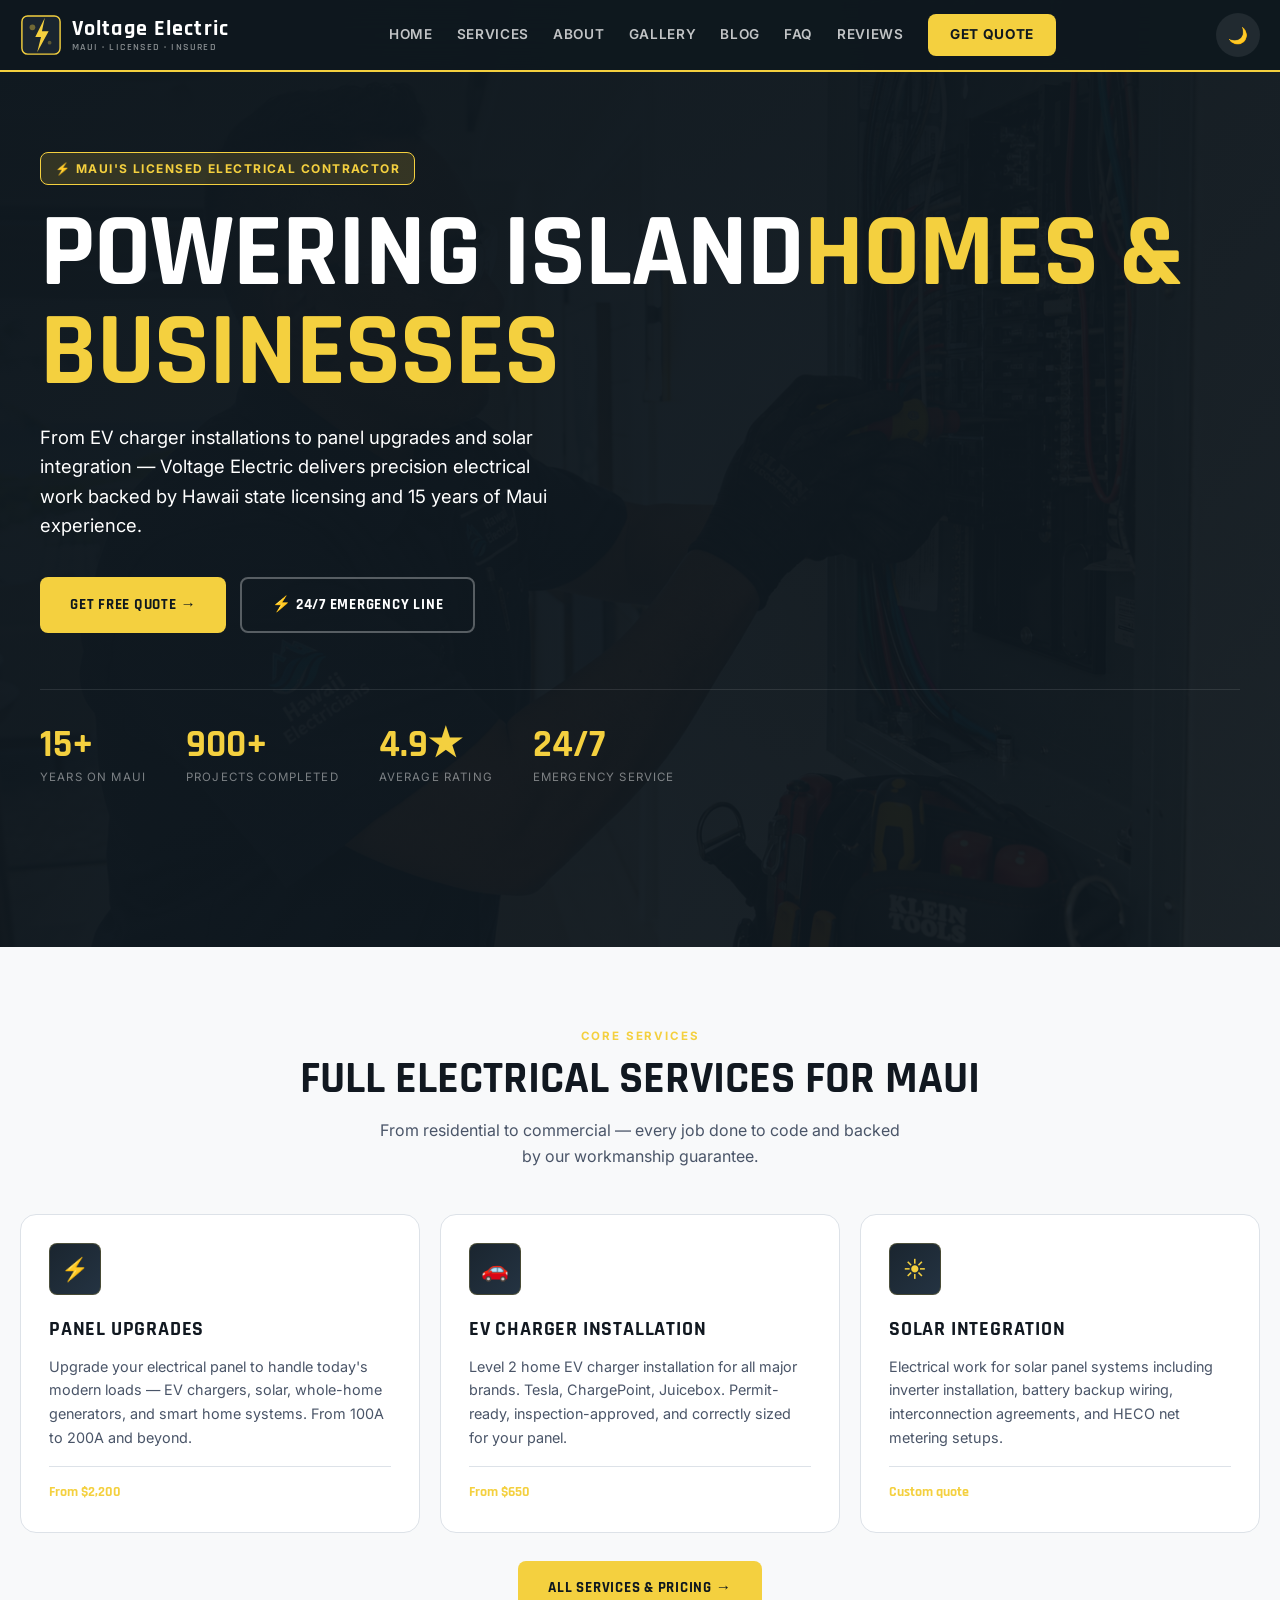
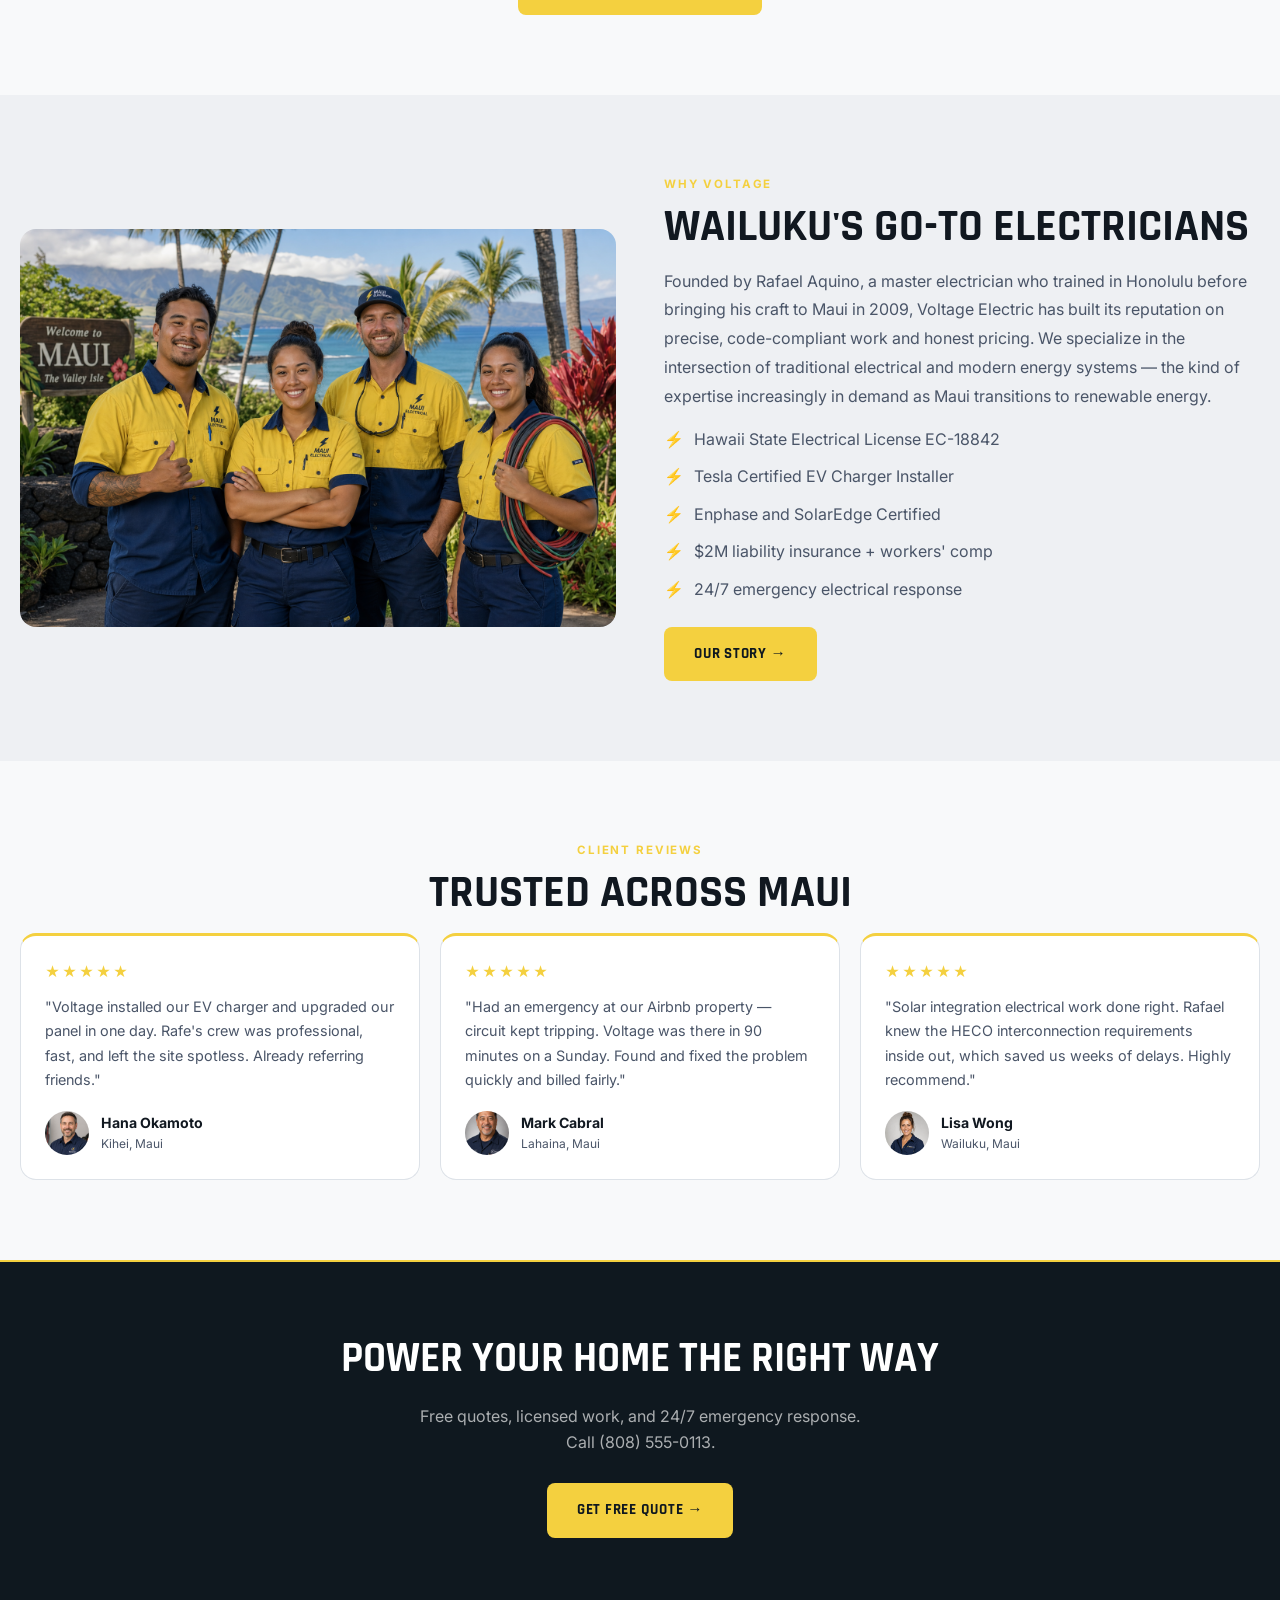
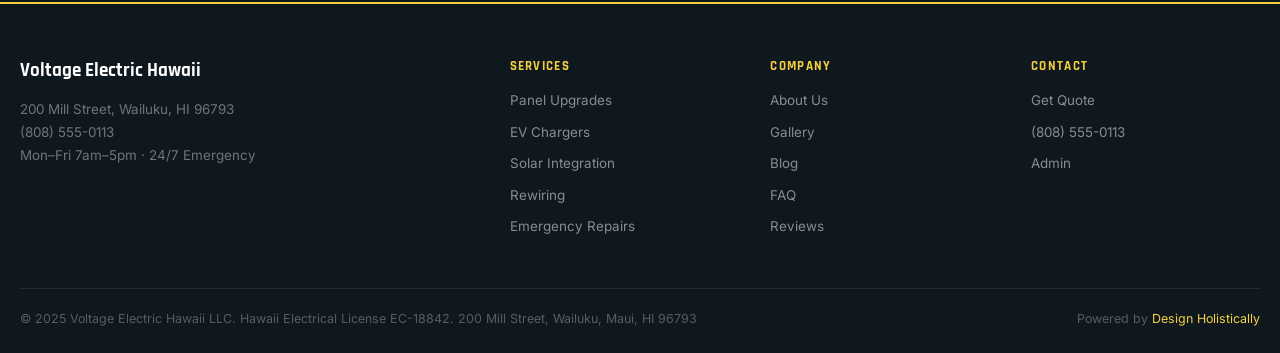
==== commit bdf94a47: "feat: replace all picsum placeholders with AI-generated photorealistic images" ====
--- a/index.html
+++ b/index.html
@@ -7,6 +7,10 @@
 <meta property="og:title" content="Voltage Electric Hawaii"/><meta property="og:type" content="website"/>
 <link rel="stylesheet" href="css/style.css"/>
 <script type="application/ld+json">{"@context":"https://schema.org","@type":"LocalBusiness","name":"Voltage Electric Hawaii","telephone":"(808) 555-0113","address":{"@type":"PostalAddress","streetAddress":"200 Mill Street","addressLocality":"Wailuku","addressRegion":"HI","postalCode":"96793"},"priceRange":"$$"}</script>
+  <link rel="icon" type="image/x-icon" href="images/favicon.ico">
+  <link rel="icon" type="image/png" sizes="32x32" href="images/favicon-32x32.png">
+  <link rel="icon" type="image/png" sizes="16x16" href="images/favicon-16x16.png">
+  <link rel="apple-touch-icon" sizes="180x180" href="images/apple-touch-icon.png">
 </head>
 <body>
 <header class="site-header">
--- a/css/style.css
+++ b/css/style.css
@@ -225,3 +225,8 @@
 .dash-tab.active { color:var(--accent); border-bottom-color:var(--accent); }
 .tab-panel { display:none; }
 .tab-panel.active { display:block; }
+
+.hero h1, .hero p, .hero-content, .hero .eyebrow-label, .hero .tag { color: #fff !important; }
+
+[data-theme="dark"] .hero { background: transparent !important; }
+[data-theme="dark"] .hero-bg img { opacity: 1 !important; }
